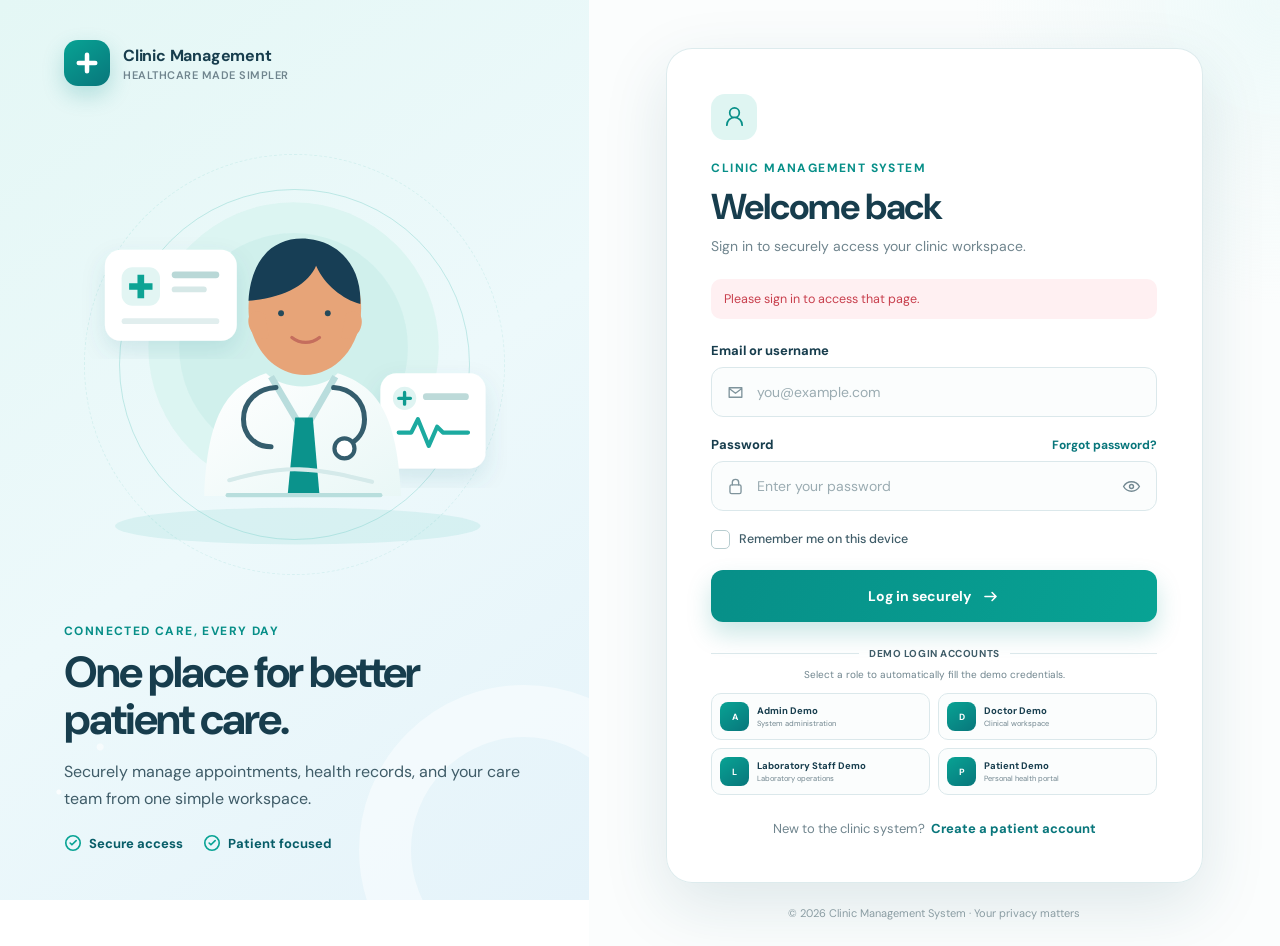
==== admin.html @ cd2077a6 "start" ====
<!doctype html>
<html lang="en">
  <head>
    <meta charset="UTF-8" />
    <meta name="viewport" content="width=device-width, initial-scale=1.0" />
    <meta name="description" content="Clinic Management System administration dashboard" />
    <title>Admin Dashboard | Clinic Management System</title>
    <link rel="preconnect" href="https://fonts.googleapis.com" />
    <link rel="preconnect" href="https://fonts.gstatic.com" crossorigin />
    <link href="https://fonts.googleapis.com/css2?family=DM+Sans:wght@400;500;600;700&display=swap" rel="stylesheet" />
    <link rel="stylesheet" href="admin.css" />
  </head>
  <body data-required-role="Admin">
    <div class="admin-app">
      <aside class="sidebar" id="sidebar" aria-label="Main navigation">
        <div class="sidebar-head">
          <a class="admin-brand" href="#dashboard" aria-label="Clinic Management System dashboard">
            <span class="admin-brand-mark" data-icon="medical"></span>
            <span><strong>Clinic Management</strong><small>Admin workspace</small></span>
          </a>
          <button class="icon-button close-sidebar" type="button" aria-label="Close navigation" data-close-sidebar data-icon-button="close"></button>
        </div>

        <nav class="sidebar-nav">
          <p class="nav-label">Workspace</p>
          <a href="#dashboard" class="nav-item active" data-page="dashboard" data-icon-name="dashboard"><span>Dashboard</span></a>
          <a href="#users" class="nav-item" data-page="users" data-icon-name="users"><span>Users</span></a>
          <a href="#facilities" class="nav-item" data-page="facilities" data-icon-name="facility"><span>Facilities</span></a>
          <a href="#tests" class="nav-item" data-page="tests" data-icon-name="test"><span>Test Definitions</span></a>
          <a href="#orders" class="nav-item" data-page="orders" data-icon-name="orders"><span>Orders</span></a>
          <a href="#results" class="nav-item" data-page="results" data-icon-name="results"><span>Results</span></a>
          <p class="nav-label nav-label-spaced">Insights &amp; controls</p>
          <a href="#reports" class="nav-item" data-page="reports" data-icon-name="chart"><span>Reports</span></a>
          <a href="#audit" class="nav-item" data-page="audit" data-icon-name="audit"><span>Audit Trail</span></a>
          <a href="#notifications" class="nav-item" data-page="notifications" data-icon-name="bell"><span>Notifications</span><b class="nav-count">7</b></a>
          <a href="#settings" class="nav-item" data-page="settings" data-icon-name="settings"><span>Settings</span></a>
        </nav>

        <div class="sidebar-clinic">
          <svg viewBox="0 0 238 118" aria-hidden="true">
            <ellipse cx="119" cy="108" rx="103" ry="8" fill="#bce9e5" />
            <path d="M56 103V44l62-26 64 26v59" fill="#fff" stroke="#b9dedd" stroke-width="3" />
            <path d="M93 103V69h51v34" fill="#dff5f2" />
            <path d="M110 34h17v15h15v17h-15v15h-17V66H95V49h15V34Z" fill="#0aa397" />
            <path d="M39 103V72h20v31M179 103V65h21v38" fill="#d5efee" stroke="#9ed8d3" stroke-width="3" />
            <circle cx="39" cy="62" r="13" fill="#6ac9c1" /><circle cx="200" cy="55" r="15" fill="#86d5ce" />
            <path d="M25 103h188" stroke="#78c9c3" stroke-width="4" stroke-linecap="round" />
          </svg>
          <strong>Care works better together.</strong>
          <span>Secure clinic operations, all in one place.</span>
        </div>

        <a class="sidebar-logout" href="index.html" data-icon-name="logout"><span>Log out</span></a>
      </aside>

      <div class="sidebar-scrim" data-close-sidebar></div>

      <div class="admin-main">
        <header class="topbar">
          <div class="topbar-title">
            <button class="icon-button menu-button" type="button" aria-label="Open navigation" aria-controls="sidebar" data-open-sidebar data-icon-button="menu"></button>
            <div><span>Administration</span><h1 id="page-title">Admin Dashboard</h1></div>
          </div>

          <div class="topbar-actions">
            <label class="global-search">
              <span class="sr-only">Global search</span>
              <i data-icon="search"></i>
              <input id="global-search" type="search" placeholder="Search users, orders, results, facilities..." autocomplete="off" />
              <kbd>⌘ K</kbd>
            </label>

            <button class="icon-button notification-button" type="button" aria-label="View 7 unread notifications" data-go-page="notifications" data-icon-button="bell">
              <span class="notification-count">7</span>
            </button>

            <div class="profile-menu-wrap">
              <button class="profile-button" type="button" aria-expanded="false" data-profile-toggle>
                <span class="avatar avatar-teal">AU</span>
                <span class="profile-copy"><strong>Admin User</strong><small>Administrator</small></span>
                <i data-icon="chevron"></i>
              </button>
              <div class="profile-dropdown" hidden>
                <button type="button" data-go-page="settings" data-icon-name="user">My profile</button>
                <button type="button" data-go-page="settings" data-icon-name="settings">Account settings</button>
                <a href="index.html" data-icon-name="logout">Log out</a>
              </div>
            </div>
          </div>
        </header>

        <main class="page-content" id="page-content" tabindex="-1"></main>
      </div>

      <div class="drawer-scrim" data-close-drawer></div>
      <aside class="drawer" id="admin-drawer" aria-hidden="true" aria-labelledby="drawer-title">
        <div class="drawer-head">
          <div><p class="eyebrow">Clinic Management</p><h2 id="drawer-title">Details</h2></div>
          <button class="icon-button" type="button" aria-label="Close panel" data-close-drawer data-icon-button="close"></button>
        </div>
        <div class="drawer-body" id="drawer-body"></div>
      </aside>

      <div class="toast-region" aria-live="polite" aria-atomic="true"></div>
    </div>

    <script src="clinic-store.js"></script>
    <script src="auth.js"></script>
    <script src="admin.js"></script>
  </body>
</html>
---- admin.css ----
:root {
  --teal-900: #075d68;
  --teal-800: #08767b;
  --teal-700: #078f88;
  --teal-600: #08a394;
  --teal-500: #19b5aa;
  --teal-100: #dff5f2;
  --teal-50: #f0faf9;
  --blue-700: #2878b8;
  --blue-100: #e4f1fb;
  --blue-50: #f3f8fc;
  --navy: #173d4d;
  --ink: #365563;
  --muted: #738892;
  --subtle: #99aab1;
  --line: #dce9eb;
  --surface: #ffffff;
  --canvas: #f5f9fa;
  --green: #188363;
  --green-bg: #e7f7ef;
  --orange: #bd6e17;
  --orange-bg: #fff3df;
  --red: #c64755;
  --red-bg: #ffedf0;
  --purple: #7859b4;
  --purple-bg: #f1ebfb;
  --shadow-sm: 0 5px 18px rgba(31, 79, 91, 0.07);
  --shadow-md: 0 16px 38px rgba(31, 79, 91, 0.12);
  --sidebar-width: 264px;
  --topbar-height: 78px;
}

*,
*::before,
*::after { box-sizing: border-box; }

html { scroll-behavior: smooth; }

body {
  min-width: 320px;
  min-height: 100vh;
  margin: 0;
  overflow-x: hidden;
  color: var(--navy);
  background: var(--canvas);
  font-family: "DM Sans", system-ui, -apple-system, BlinkMacSystemFont, "Segoe UI", sans-serif;
  -webkit-font-smoothing: antialiased;
}

button,
input,
select,
textarea { font: inherit; }

button,
a { -webkit-tap-highlight-color: transparent; }

a { color: inherit; text-decoration: none; }

button { color: inherit; }

svg { display: block; }

.sr-only {
  position: absolute;
  width: 1px;
  height: 1px;
  overflow: hidden;
  clip: rect(0, 0, 0, 0);
  white-space: nowrap;
}

.admin-app { min-height: 100vh; }

.sidebar {
  position: fixed;
  z-index: 50;
  inset: 0 auto 0 0;
  display: flex;
  width: var(--sidebar-width);
  flex-direction: column;
  padding: 25px 18px 18px;
  border-right: 1px solid #e1edef;
  background: #fff;
}

.sidebar-head {
  display: flex;
  align-items: center;
  justify-content: space-between;
  padding: 0 7px;
}

.admin-brand {
  display: flex;
  min-width: 0;
  align-items: center;
  gap: 11px;
}

.admin-brand-mark {
  display: grid;
  width: 42px;
  height: 42px;
  flex: 0 0 auto;
  place-items: center;
  border-radius: 13px;
  color: #fff;
  background: linear-gradient(145deg, var(--teal-500), var(--teal-800));
  box-shadow: 0 8px 18px rgba(7, 143, 136, 0.22);
}

.admin-brand-mark svg { width: 21px; fill: currentColor; }

.admin-brand strong { display: block; font-size: 14px; letter-spacing: -0.2px; }
.admin-brand small { display: block; margin-top: 2px; color: var(--muted); font-size: 10px; font-weight: 700; letter-spacing: .7px; text-transform: uppercase; }

.sidebar-nav {
  flex: 1 1 auto;
  margin-top: 25px;
  overflow-y: auto;
  scrollbar-width: thin;
}

.nav-label {
  margin: 0 13px 8px;
  color: #9aabb2;
  font-size: 10px;
  font-weight: 700;
  letter-spacing: 1.15px;
  text-transform: uppercase;
}

.nav-label-spaced { margin-top: 20px; }

.nav-item,
.sidebar-logout {
  display: flex;
  min-height: 43px;
  align-items: center;
  gap: 12px;
  margin: 3px 0;
  padding: 0 13px;
  border-radius: 11px;
  color: #58717c;
  font-size: 13px;
  font-weight: 600;
  transition: color .18s, background .18s, transform .18s;
}

.nav-item:hover,
.sidebar-logout:hover { color: var(--teal-800); background: var(--teal-50); }

.nav-item.active {
  color: #fff;
  background: linear-gradient(110deg, var(--teal-800), var(--teal-500));
  box-shadow: 0 8px 18px rgba(8, 143, 136, 0.2);
}

.nav-item svg,
.sidebar-logout svg,
.profile-dropdown svg {
  width: 19px;
  flex: 0 0 auto;
  fill: none;
  stroke: currentColor;
  stroke-linecap: round;
  stroke-linejoin: round;
  stroke-width: 1.8;
}

.nav-count {
  display: grid;
  min-width: 22px;
  height: 19px;
  margin-left: auto;
  padding: 0 6px;
  place-items: center;
  border-radius: 8px;
  color: var(--teal-800);
  background: var(--teal-100);
  font-size: 10px;
}

.nav-item.active .nav-count { color: #fff; background: rgba(255, 255, 255, .2); }

.sidebar-clinic {
  position: relative;
  overflow: hidden;
  margin: 15px 2px 12px;
  padding: 8px 14px 15px;
  border: 1px solid #d9eeee;
  border-radius: 16px;
  background: linear-gradient(145deg, #f0fbfa, #e8f5fa);
  text-align: center;
}

.sidebar-clinic svg { width: 100%; height: 84px; }
.sidebar-clinic strong { display: block; font-size: 11.5px; }
.sidebar-clinic span { display: block; margin-top: 4px; color: var(--muted); font-size: 9.5px; line-height: 1.4; }
.sidebar-logout { flex: 0 0 auto; border-top: 1px solid var(--line); border-radius: 0; color: #7e929a; }

.admin-main { min-height: 100vh; margin-left: var(--sidebar-width); }

.topbar {
  position: fixed;
  z-index: 40;
  top: 0;
  right: 0;
  left: var(--sidebar-width);
  display: flex;
  height: var(--topbar-height);
  align-items: center;
  justify-content: space-between;
  gap: 24px;
  padding: 0 clamp(22px, 3vw, 42px);
  border-bottom: 1px solid rgba(220, 233, 235, .9);
  background: rgba(255, 255, 255, .94);
  backdrop-filter: blur(16px);
}

.topbar-title { display: flex; min-width: 190px; align-items: center; gap: 10px; }
.topbar-title span { display: block; margin-bottom: 2px; color: var(--teal-700); font-size: 9.5px; font-weight: 700; letter-spacing: 1px; text-transform: uppercase; }
.topbar-title h1 { margin: 0; font-size: 19px; letter-spacing: -.4px; white-space: nowrap; }

.topbar-actions { display: flex; min-width: 0; align-items: center; gap: 10px; }

.global-search {
  position: relative;
  display: flex;
  width: min(32vw, 420px);
  min-width: 230px;
  align-items: center;
}

.global-search i { position: absolute; left: 14px; color: #81969e; }
.global-search svg { width: 18px; fill: none; stroke: currentColor; stroke-linecap: round; stroke-width: 1.8; }
.global-search input {
  width: 100%;
  height: 42px;
  padding: 0 54px 0 41px;
  border: 1px solid var(--line);
  border-radius: 12px;
  outline: none;
  color: var(--navy);
  background: #f8fbfc;
  font-size: 12px;
  transition: .2s;
}
.global-search input::placeholder { color: #9bacb2; }
.global-search input:focus { border-color: var(--teal-500); background: #fff; box-shadow: 0 0 0 4px rgba(8, 163, 148, .1); }
.global-search kbd { position: absolute; right: 10px; padding: 3px 6px; border: 1px solid #d6e4e6; border-radius: 5px; color: #91a3aa; background: #fff; font-size: 9px; }

.icon-button {
  position: relative;
  display: grid;
  width: 40px;
  height: 40px;
  flex: 0 0 auto;
  padding: 0;
  place-items: center;
  border: 1px solid var(--line);
  border-radius: 11px;
  color: #667d87;
  background: #fff;
  cursor: pointer;
  transition: .18s;
}

.icon-button:hover { color: var(--teal-700); border-color: #b9dad8; background: var(--teal-50); }
.icon-button:focus-visible,
button:focus-visible,
a:focus-visible,
input:focus-visible,
select:focus-visible,
textarea:focus-visible { outline: 3px solid rgba(8, 163, 148, .22); outline-offset: 2px; }
.icon-button svg { width: 18px; fill: none; stroke: currentColor; stroke-linecap: round; stroke-linejoin: round; stroke-width: 1.9; }
.notification-count { position: absolute; top: -5px; right: -4px; display: grid; min-width: 18px; height: 18px; padding: 0 4px; place-items: center; border: 2px solid #fff; border-radius: 9px; color: #fff; background: #ef6c73; font-size: 8px; font-weight: 700; }

.profile-menu-wrap { position: relative; }
.profile-button { display: flex; height: 48px; align-items: center; gap: 10px; padding: 4px 8px 4px 5px; border: 0; border-radius: 12px; background: transparent; cursor: pointer; }
.profile-button:hover { background: var(--teal-50); }
.profile-button > svg { width: 15px; fill: none; stroke: #80949c; stroke-width: 2; }
.avatar { display: grid; width: 34px; height: 34px; flex: 0 0 auto; place-items: center; border-radius: 10px; color: #fff; font-size: 10px; font-weight: 700; }
.avatar-teal { background: linear-gradient(145deg, #24b9ae, #07827f); }
.avatar-blue { background: linear-gradient(145deg, #5aa9df, #3676b3); }
.avatar-purple { background: linear-gradient(145deg, #9d82d2, #7252ad); }
.avatar-orange { background: linear-gradient(145deg, #e8a85b, #c97630); }
.avatar-pink { background: linear-gradient(145deg, #e8899e, #bf566f); }
.avatar-gray { background: linear-gradient(145deg, #8da3aa, #617982); }
.profile-copy { min-width: 98px; text-align: left; }
.profile-copy strong { display: block; font-size: 11.5px; }
.profile-copy small { display: block; margin-top: 2px; color: var(--muted); font-size: 9.5px; }

.profile-dropdown {
  position: absolute;
  z-index: 60;
  top: calc(100% + 9px);
  right: 0;
  width: 195px;
  padding: 8px;
  border: 1px solid var(--line);
  border-radius: 13px;
  background: #fff;
  box-shadow: var(--shadow-md);
}
.profile-dropdown[hidden] { display: none; }
.profile-dropdown button,
.profile-dropdown a { display: flex; width: 100%; height: 38px; align-items: center; gap: 10px; padding: 0 10px; border: 0; border-radius: 8px; color: var(--ink); background: transparent; font-size: 11.5px; cursor: pointer; }
.profile-dropdown button:hover,
.profile-dropdown a:hover { color: var(--teal-800); background: var(--teal-50); }
.profile-dropdown svg { width: 16px; }

.menu-button,
.close-sidebar { display: none; }

.page-content {
  min-height: 100vh;
  padding: calc(var(--topbar-height) + 29px) clamp(22px, 3vw, 42px) 42px;
  outline: none;
}

.page-heading { display: flex; align-items: flex-start; justify-content: space-between; gap: 20px; margin-bottom: 23px; }
.page-heading h2 { margin: 0 0 6px; font-size: clamp(23px, 2.2vw, 30px); letter-spacing: -.9px; }
.page-heading p { margin: 0; color: var(--muted); font-size: 12.5px; line-height: 1.55; }
.heading-actions { display: flex; flex-wrap: wrap; justify-content: flex-end; gap: 9px; }
.eyebrow { margin: 0 0 5px; color: var(--teal-700); font-size: 9.5px; font-weight: 700; letter-spacing: 1.1px; text-transform: uppercase; }

.btn {
  display: inline-flex;
  min-height: 39px;
  align-items: center;
  justify-content: center;
  gap: 8px;
  padding: 0 15px;
  border: 1px solid transparent;
  border-radius: 10px;
  font-size: 11.5px;
  font-weight: 700;
  cursor: pointer;
  transition: transform .18s, box-shadow .18s, background .18s;
}
.btn:hover { transform: translateY(-1px); }
.btn svg { width: 16px; fill: none; stroke: currentColor; stroke-linecap: round; stroke-linejoin: round; stroke-width: 1.9; }
.btn-primary { color: #fff; background: linear-gradient(110deg, var(--teal-800), var(--teal-500)); box-shadow: 0 8px 18px rgba(8, 143, 136, .18); }
.btn-primary:hover { box-shadow: 0 11px 22px rgba(8, 143, 136, .26); }
.btn-secondary { color: var(--teal-800); border-color: #b9dcd9; background: #fff; }
.btn-secondary:hover { background: var(--teal-50); }
.btn-ghost { color: var(--ink); border-color: var(--line); background: #fff; }
.btn-danger { color: #fff; background: var(--red); }
.btn-success { color: #fff; background: var(--green); }
.btn-blue { color: #fff; background: var(--blue-700); }
.btn-sm { min-height: 32px; padding-inline: 11px; font-size: 10.5px; }
.btn-icon { width: 32px; min-height: 32px; padding: 0; }

.stats-grid { display: grid; grid-template-columns: repeat(4, minmax(0, 1fr)); gap: 15px; margin-bottom: 19px; }
.stats-grid.stats-eight { grid-template-columns: repeat(4, minmax(0, 1fr)); }
.stat-card {
  position: relative;
  overflow: hidden;
  min-width: 0;
  padding: 17px;
  border: 1px solid rgba(218, 232, 234, .9);
  border-radius: 15px;
  background: #fff;
  box-shadow: var(--shadow-sm);
}
.stat-card::after { position: absolute; top: -26px; right: -24px; width: 75px; height: 75px; border-radius: 50%; background: var(--tint, var(--teal-50)); content: ""; }
.stat-top { position: relative; z-index: 1; display: flex; align-items: flex-start; justify-content: space-between; gap: 8px; }
.stat-icon { display: grid; width: 38px; height: 38px; place-items: center; border-radius: 11px; color: var(--accent, var(--teal-700)); background: var(--tint, var(--teal-50)); }
.stat-icon svg { width: 19px; fill: none; stroke: currentColor; stroke-linecap: round; stroke-linejoin: round; stroke-width: 1.8; }
.stat-change { display: inline-flex; align-items: center; gap: 3px; color: var(--green); font-size: 9.5px; font-weight: 700; }
.stat-change.down { color: var(--red); }
.stat-change.neutral { color: var(--muted); }
.stat-change svg { width: 12px; fill: none; stroke: currentColor; stroke-width: 2; }
.stat-value { margin: 15px 0 3px; font-size: 24px; font-weight: 700; letter-spacing: -.7px; }
.stat-label { color: var(--muted); font-size: 10.5px; font-weight: 600; }

.card {
  min-width: 0;
  border: 1px solid rgba(218, 232, 234, .92);
  border-radius: 16px;
  background: #fff;
  box-shadow: var(--shadow-sm);
}
.card-head { display: flex; align-items: flex-start; justify-content: space-between; gap: 15px; padding: 18px 19px 14px; }
.card-title { margin: 0 0 4px; font-size: 14px; letter-spacing: -.25px; }
.card-subtitle { margin: 0; color: var(--muted); font-size: 10.5px; line-height: 1.5; }
.card-link { color: var(--teal-700); font-size: 10.5px; font-weight: 700; cursor: pointer; }
.card-body { padding: 0 19px 19px; }

.dashboard-grid { display: grid; grid-template-columns: minmax(0, 1.45fr) minmax(290px, .65fr); gap: 17px; margin-bottom: 17px; }
.charts-pair { display: grid; grid-template-columns: repeat(2, minmax(0, 1fr)); gap: 17px; }
.mini-charts { display: grid; grid-template-columns: repeat(2, minmax(0, 1fr)); gap: 17px; margin-bottom: 17px; }

.donut-layout { display: flex; min-height: 182px; align-items: center; justify-content: space-around; gap: 22px; }
.donut { position: relative; width: 124px; height: 124px; flex: 0 0 auto; border-radius: 50%; background: conic-gradient(var(--segments)); }
.donut::after { position: absolute; inset: 19px; display: grid; place-items: center; border-radius: 50%; background: #fff; content: ""; }
.donut-center { position: absolute; z-index: 1; inset: 0; display: grid; place-content: center; text-align: center; }
.donut-center strong { font-size: 19px; }
.donut-center span { margin-top: 1px; color: var(--muted); font-size: 8.5px; }
.chart-legend { display: grid; gap: 9px; min-width: 125px; }
.legend-row { display: grid; grid-template-columns: 8px 1fr auto; align-items: center; gap: 7px; color: var(--muted); font-size: 9.5px; }
.legend-row i { width: 8px; height: 8px; border-radius: 3px; background: var(--dot); }
.legend-row strong { color: var(--navy); font-size: 9.5px; }

.line-chart { position: relative; min-height: 130px; padding: 8px 0 0; }
.line-chart svg { width: 100%; height: 118px; overflow: visible; }
.chart-grid-line { stroke: #e9f0f1; stroke-width: 1; stroke-dasharray: 3 4; }
.chart-area { fill: url(#areaFill); opacity: .8; }
.chart-line { fill: none; stroke: var(--chart-color, var(--teal-600)); stroke-width: 3; stroke-linecap: round; stroke-linejoin: round; }
.chart-dot { fill: #fff; stroke: var(--chart-color, var(--teal-600)); stroke-width: 2; }
.chart-axis { display: flex; justify-content: space-between; margin-top: 2px; color: #9aabb2; font-size: 8.5px; }
.metric-inline { display: flex; align-items: baseline; gap: 8px; }
.metric-inline strong { font-size: 23px; }
.metric-inline span { color: var(--green); font-size: 9.5px; font-weight: 700; }

.notification-list { display: grid; gap: 4px; }
.notification-mini { display: grid; grid-template-columns: 34px 1fr auto; align-items: center; gap: 10px; padding: 10px 0; border-bottom: 1px solid #edf3f4; }
.notification-mini:last-child { border-bottom: 0; }
.notification-icon { position: relative; display: grid; width: 34px; height: 34px; place-items: center; border-radius: 10px; color: var(--accent, var(--teal-700)); background: var(--tint, var(--teal-50)); }
.notification-icon svg { width: 17px; fill: none; stroke: currentColor; stroke-linecap: round; stroke-linejoin: round; stroke-width: 1.8; }
.notification-mini strong { display: block; overflow: hidden; font-size: 10.5px; text-overflow: ellipsis; white-space: nowrap; }
.notification-mini p { margin: 3px 0 0; overflow: hidden; color: var(--muted); font-size: 9px; text-overflow: ellipsis; white-space: nowrap; }
.notification-mini time { color: var(--subtle); font-size: 8.5px; white-space: nowrap; }

.toolbar {
  display: flex;
  align-items: center;
  justify-content: space-between;
  gap: 13px;
  margin-bottom: 16px;
  padding: 13px;
  border: 1px solid var(--line);
  border-radius: 14px;
  background: #fff;
  box-shadow: var(--shadow-sm);
}
.filter-group { display: flex; min-width: 0; flex: 1 1 auto; flex-wrap: wrap; gap: 8px; }
.toolbar-actions { display: flex; flex: 0 0 auto; gap: 8px; }
.control { position: relative; display: flex; min-width: 132px; align-items: center; }
.control.control-search { min-width: 235px; flex: 1 1 250px; }
.control > svg { position: absolute; left: 11px; width: 16px; pointer-events: none; fill: none; stroke: #8499a1; stroke-linecap: round; stroke-linejoin: round; stroke-width: 1.8; }
.control input,
.control select {
  width: 100%;
  height: 38px;
  min-width: 0;
  padding: 0 30px 0 34px;
  border: 1px solid var(--line);
  border-radius: 9px;
  outline: none;
  color: var(--ink);
  background: #fbfdfd;
  font-size: 10.5px;
}
.control select { appearance: none; cursor: pointer; }
.control:not(.control-search) select { padding-left: 11px; }
.control input:focus,
.control select:focus { border-color: var(--teal-500); box-shadow: 0 0 0 3px rgba(8, 163, 148, .09); }
.control .select-arrow { position: absolute; right: 9px; left: auto; width: 14px; }

.table-card { overflow: hidden; }
.table-responsive { overflow-x: auto; scrollbar-width: thin; }
.data-table { width: 100%; border-collapse: collapse; font-size: 10.5px; }
.data-table th { height: 42px; padding: 0 13px; color: #71858e; background: #f7fafb; font-size: 8.8px; font-weight: 700; letter-spacing: .35px; text-align: left; text-transform: uppercase; white-space: nowrap; }
.data-table td { height: 58px; padding: 9px 13px; border-top: 1px solid #eaf1f2; color: var(--ink); vertical-align: middle; white-space: nowrap; }
.data-table tbody tr { transition: background .16s; }
.data-table tbody tr:hover { background: #fbfefe; }
.data-table .cell-wrap { white-space: normal; }
.data-table .cell-muted { color: var(--muted); }
.data-table .cell-strong { display: block; color: var(--navy); font-weight: 700; }
.data-table .cell-sub { display: block; margin-top: 3px; color: var(--muted); font-size: 9px; }
.table-person { display: flex; min-width: 150px; align-items: center; gap: 9px; }
.table-person .avatar { width: 31px; height: 31px; border-radius: 9px; }
.row-actions { display: flex; gap: 5px; }
.row-action { display: grid; width: 29px; height: 29px; padding: 0; place-items: center; border: 1px solid var(--line); border-radius: 8px; color: #68808a; background: #fff; cursor: pointer; }
.row-action:hover { color: var(--teal-700); border-color: #b8dbd9; background: var(--teal-50); }
.row-action svg { width: 14px; fill: none; stroke: currentColor; stroke-linecap: round; stroke-linejoin: round; stroke-width: 1.9; }

.badge { display: inline-flex; min-height: 22px; align-items: center; gap: 5px; padding: 0 8px; border-radius: 7px; font-size: 8.5px; font-weight: 700; white-space: nowrap; }
.badge::before { width: 5px; height: 5px; border-radius: 50%; background: currentColor; content: ""; }
.badge-green { color: var(--green); background: var(--green-bg); }
.badge-red { color: var(--red); background: var(--red-bg); }
.badge-orange { color: var(--orange); background: var(--orange-bg); }
.badge-blue { color: var(--blue-700); background: var(--blue-100); }
.badge-purple { color: var(--purple); background: var(--purple-bg); }
.badge-teal { color: var(--teal-800); background: var(--teal-100); }
.badge-gray { color: #697e87; background: #edf2f3; }
.action-badge { min-height: 20px; border-radius: 6px; font-size: 8px; letter-spacing: .35px; }
.action-badge::before { display: none; }

.table-footer { display: flex; align-items: center; justify-content: space-between; gap: 15px; padding: 13px 15px; border-top: 1px solid var(--line); color: var(--muted); font-size: 9.5px; }
.pagination { display: flex; gap: 5px; }
.pagination button { display: grid; width: 28px; height: 28px; padding: 0; place-items: center; border: 1px solid var(--line); border-radius: 7px; color: var(--muted); background: #fff; font-size: 9px; cursor: pointer; }
.pagination button.active { color: #fff; border-color: var(--teal-700); background: var(--teal-700); }

.check { display: inline-grid; width: 16px; height: 16px; place-items: center; border: 1px solid #b9cdd1; border-radius: 4px; background: #fff; cursor: pointer; }
.check input { position: absolute; opacity: 0; pointer-events: none; }
.check svg { display: none; width: 9px; fill: none; stroke: #fff; stroke-width: 2; }
.check:has(input:checked) { border-color: var(--teal-600); background: var(--teal-600); }
.check:has(input:checked) svg { display: block; }

.toggle { position: relative; display: inline-flex; align-items: center; gap: 8px; color: var(--muted); font-size: 9.5px; cursor: pointer; }
.toggle input { position: absolute; opacity: 0; }
.toggle-track { position: relative; width: 34px; height: 19px; border-radius: 11px; background: #cedadd; transition: .2s; }
.toggle-track::after { position: absolute; top: 3px; left: 3px; width: 13px; height: 13px; border-radius: 50%; background: #fff; box-shadow: 0 1px 3px rgba(0,0,0,.18); content: ""; transition: .2s; }
.toggle input:checked + .toggle-track { background: var(--teal-600); }
.toggle input:checked + .toggle-track::after { transform: translateX(15px); }

.avatar-group { display: flex; align-items: center; padding-left: 7px; }
.avatar-group .avatar { width: 27px; height: 27px; margin-left: -7px; border: 2px solid #fff; border-radius: 8px; font-size: 7.5px; }
.avatar-more { display: grid; width: 27px; height: 27px; margin-left: -7px; place-items: center; border: 2px solid #fff; border-radius: 8px; color: var(--teal-800); background: var(--teal-100); font-size: 7.5px; font-weight: 700; }

.drawer-scrim,
.sidebar-scrim { position: fixed; z-index: 70; inset: 0; visibility: hidden; background: rgba(18, 48, 61, .28); opacity: 0; backdrop-filter: blur(2px); transition: .25s; }
.drawer-scrim.open,
.sidebar-scrim.open { visibility: visible; opacity: 1; }
.drawer { position: fixed; z-index: 80; top: 0; right: 0; width: min(465px, 100vw); height: 100vh; overflow-y: auto; border-left: 1px solid var(--line); background: #fff; box-shadow: -20px 0 50px rgba(24, 65, 77, .15); transform: translateX(102%); transition: transform .28s ease; }
.drawer.open { transform: translateX(0); }
.drawer-head { position: sticky; z-index: 2; top: 0; display: flex; min-height: 83px; align-items: center; justify-content: space-between; gap: 15px; padding: 18px 22px; border-bottom: 1px solid var(--line); background: rgba(255,255,255,.96); backdrop-filter: blur(12px); }
.drawer-head h2 { margin: 0; font-size: 20px; letter-spacing: -.5px; }
.drawer-body { padding: 22px; }

.form-section { margin-bottom: 22px; }
.form-section-title { display: flex; align-items: center; gap: 9px; margin: 0 0 14px; font-size: 11px; }
.form-section-title svg { width: 16px; fill: none; stroke: var(--teal-700); stroke-linecap: round; stroke-linejoin: round; stroke-width: 1.8; }
.form-grid { display: grid; grid-template-columns: repeat(2, minmax(0, 1fr)); gap: 14px; }
.form-field { min-width: 0; }
.form-field.full { grid-column: 1 / -1; }
.form-field label { display: block; margin-bottom: 7px; color: var(--navy); font-size: 10px; font-weight: 700; }
.form-field input,
.form-field select,
.form-field textarea {
  width: 100%;
  min-width: 0;
  height: 43px;
  padding: 0 12px;
  border: 1px solid var(--line);
  border-radius: 10px;
  outline: none;
  color: var(--ink);
  background: #fbfdfd;
  font-size: 11px;
}
.form-field textarea { height: 82px; padding-block: 10px; resize: vertical; }
.form-field input:focus,
.form-field select:focus,
.form-field textarea:focus { border-color: var(--teal-500); background: #fff; box-shadow: 0 0 0 3px rgba(8, 163, 148, .09); }
.form-field small { display: block; margin-top: 5px; color: var(--muted); font-size: 8.5px; }
.form-actions { position: sticky; bottom: -22px; display: flex; justify-content: flex-end; gap: 8px; margin: 22px -22px -22px; padding: 16px 22px; border-top: 1px solid var(--line); background: #fff; }
.selection-box { display: flex; min-height: 43px; flex-wrap: wrap; align-items: center; gap: 6px; padding: 7px 10px; border: 1px solid var(--line); border-radius: 10px; background: #fbfdfd; }
.selection-chip { display: inline-flex; align-items: center; gap: 5px; padding: 5px 7px; border-radius: 7px; color: var(--teal-800); background: var(--teal-100); font-size: 8.5px; font-weight: 700; }
.drawer-info { display: grid; grid-template-columns: repeat(2, minmax(0,1fr)); gap: 12px; margin-bottom: 20px; padding: 15px; border: 1px solid var(--line); border-radius: 12px; background: #f8fbfc; }
.drawer-info span { display: block; color: var(--muted); font-size: 8.5px; }
.drawer-info strong { display: block; margin-top: 4px; font-size: 10.5px; }

.result-values { width: 100%; margin-bottom: 18px; border-collapse: collapse; font-size: 9.5px; }
.result-values th { padding: 9px 7px; color: var(--muted); background: #f4f8f9; text-align: left; }
.result-values td { padding: 10px 7px; border-bottom: 1px solid var(--line); }
.abnormal { color: var(--red); font-weight: 700; }
.timeline { position: relative; display: grid; gap: 14px; margin: 6px 0 20px; padding-left: 9px; }
.timeline::before { position: absolute; top: 7px; bottom: 7px; left: 15px; width: 2px; background: #dceaea; content: ""; }
.timeline-item { position: relative; display: grid; grid-template-columns: 14px 1fr auto; align-items: center; gap: 10px; }
.timeline-dot { z-index: 1; width: 14px; height: 14px; border: 3px solid #fff; border-radius: 50%; background: #c7d6d9; box-shadow: 0 0 0 1px #c7d6d9; }
.timeline-item.done .timeline-dot { background: var(--teal-600); box-shadow: 0 0 0 1px var(--teal-600); }
.timeline-item strong { font-size: 9.5px; }
.timeline-item time { color: var(--muted); font-size: 8px; }

.report-grid { display: grid; grid-template-columns: repeat(2, minmax(0,1fr)); gap: 17px; }
.report-card-wide { grid-column: 1 / -1; }
.big-line { min-height: 260px; }
.big-line svg { height: 215px; }
.bar-chart { display: grid; gap: 13px; padding: 8px 0; }
.bar-row { display: grid; grid-template-columns: 120px 1fr 36px; align-items: center; gap: 10px; color: var(--ink); font-size: 9.5px; }
.bar-track { height: 9px; overflow: hidden; border-radius: 5px; background: #eaf2f3; }
.bar-fill { height: 100%; border-radius: inherit; background: linear-gradient(90deg, var(--teal-700), var(--teal-500)); }
.bar-row strong { text-align: right; }
.tabs { display: flex; gap: 3px; margin-bottom: 18px; padding: 4px; border: 1px solid var(--line); border-radius: 11px; background: #edf4f5; }
.tab { min-height: 34px; padding: 0 14px; border: 0; border-radius: 8px; color: var(--muted); background: transparent; font-size: 10.5px; font-weight: 700; cursor: pointer; }
.tab.active { color: var(--teal-800); background: #fff; box-shadow: 0 3px 10px rgba(35,83,95,.08); }

.notification-sections { display: grid; gap: 18px; }
.notification-section-title { margin: 0 0 9px; color: var(--muted); font-size: 9px; font-weight: 700; letter-spacing: .8px; text-transform: uppercase; }
.notification-item { position: relative; display: grid; grid-template-columns: 42px 1fr auto; align-items: center; gap: 13px; padding: 14px 15px; border-bottom: 1px solid #eaf1f2; cursor: pointer; transition: background .16s; }
.notification-item:last-child { border-bottom: 0; }
.notification-item:hover { background: #fbfefe; }
.notification-item.unread { background: #f8fcfc; }
.notification-item.unread::before { position: absolute; top: 19px; left: 8px; width: 5px; height: 5px; border-radius: 50%; background: var(--teal-500); content: ""; }
.notification-item .notification-icon { width: 42px; height: 42px; border-radius: 12px; }
.notification-copy strong { display: block; font-size: 11px; }
.notification-copy p { margin: 4px 0 0; color: var(--muted); font-size: 9.5px; line-height: 1.45; }
.notification-actions { display: flex; align-items: center; gap: 6px; }
.notification-actions time { margin-right: 6px; color: var(--subtle); font-size: 8.5px; white-space: nowrap; }
.preference-strip { display: grid; grid-template-columns: 1fr repeat(3, auto); align-items: center; gap: 20px; margin-bottom: 17px; padding: 16px 18px; }
.preference-strip h3 { margin: 0 0 4px; font-size: 12px; }
.preference-strip p { margin: 0; color: var(--muted); font-size: 9px; }

.settings-layout { display: grid; grid-template-columns: 210px minmax(0, 1fr); gap: 18px; }
.settings-nav { align-self: start; padding: 8px; }
.settings-nav button { display: flex; width: 100%; height: 40px; align-items: center; gap: 9px; padding: 0 10px; border: 0; border-radius: 9px; color: var(--muted); background: transparent; font-size: 10.5px; font-weight: 600; text-align: left; cursor: pointer; }
.settings-nav button.active { color: var(--teal-800); background: var(--teal-50); }
.settings-nav svg { width: 16px; fill: none; stroke: currentColor; stroke-width: 1.8; }
.settings-stack { display: grid; gap: 17px; }
.settings-card { padding: 20px; }
.settings-card-head { display: flex; align-items: flex-start; justify-content: space-between; gap: 15px; margin-bottom: 18px; padding-bottom: 14px; border-bottom: 1px solid var(--line); }
.settings-card-head h3 { margin: 0 0 4px; font-size: 14px; }
.settings-card-head p { margin: 0; color: var(--muted); font-size: 9.5px; }
.settings-card-head > svg { width: 22px; height: 22px; flex: 0 0 auto; fill: none; stroke: var(--teal-700); stroke-linecap: round; stroke-linejoin: round; stroke-width: 1.8; }
.avatar-upload { display: flex; align-items: center; gap: 13px; }
.avatar-upload .avatar { width: 54px; height: 54px; border-radius: 16px; font-size: 14px; }
.setting-row { display: flex; align-items: center; justify-content: space-between; gap: 18px; padding: 13px 0; border-bottom: 1px solid #edf3f4; }
.setting-row:last-child { border-bottom: 0; }
.setting-row strong { display: block; font-size: 10.5px; }
.setting-row p { margin: 3px 0 0; color: var(--muted); font-size: 9px; }
.permission-table { width: 100%; border-collapse: collapse; font-size: 9.5px; }
.permission-table th,
.permission-table td { padding: 10px 8px; border-bottom: 1px solid var(--line); text-align: center; }
.permission-table th:first-child,
.permission-table td:first-child { text-align: left; }

.empty-state { padding: 45px 20px; color: var(--muted); text-align: center; }
.empty-state svg { width: 38px; margin: 0 auto 12px; fill: none; stroke: var(--teal-600); stroke-width: 1.5; }
.empty-state h3 { margin: 0 0 5px; color: var(--navy); font-size: 14px; }
.empty-state p { margin: 0; font-size: 10px; }

.toast-region { position: fixed; z-index: 100; right: 22px; bottom: 22px; display: grid; gap: 8px; }
.toast { display: flex; width: min(350px, calc(100vw - 28px)); align-items: center; gap: 10px; padding: 13px 15px; border: 1px solid #cce7df; border-radius: 12px; color: var(--green); background: #f2fbf7; box-shadow: var(--shadow-md); font-size: 10.5px; font-weight: 600; animation: toast-in .25s ease; }
.toast svg { width: 18px; fill: none; stroke: currentColor; stroke-width: 2; }
@keyframes toast-in { from { opacity: 0; transform: translateY(8px); } }

@media (max-width: 1220px) {
  .stats-grid,
  .stats-grid.stats-eight { grid-template-columns: repeat(2, minmax(0, 1fr)); }
  .dashboard-grid { grid-template-columns: 1fr; }
  .global-search { width: min(30vw, 330px); }
  .sidebar-clinic { display: none; }
}

@media (max-width: 1020px) {
  :root { --sidebar-width: 236px; }
  .sidebar { padding-inline: 14px; }
  .admin-brand strong { font-size: 12.5px; }
  .topbar { padding-inline: 21px; }
  .page-content { padding-inline: 21px; }
  .profile-copy { display: none; }
  .profile-button { gap: 4px; }
  .toolbar { align-items: stretch; flex-direction: column; }
  .toolbar-actions { justify-content: flex-end; }
  .report-grid { grid-template-columns: 1fr; }
  .report-card-wide { grid-column: auto; }
}

@media (max-width: 820px) {
  :root { --topbar-height: 68px; }
  .sidebar { width: 264px; transform: translateX(-102%); transition: transform .25s ease; }
  .sidebar.open { transform: translateX(0); }
  .sidebar-scrim { z-index: 45; }
  .admin-main { margin-left: 0; }
  .topbar { left: 0; }
  .menu-button,
  .close-sidebar { display: grid; }
  .global-search { width: min(38vw, 300px); min-width: 190px; }
  .global-search kbd { display: none; }
  .global-search input { padding-right: 12px; }
  .charts-pair { grid-template-columns: 1fr; }
  .settings-layout { grid-template-columns: 1fr; }
  .settings-nav { display: flex; overflow-x: auto; }
  .settings-nav button { min-width: max-content; }
}

@media (max-width: 620px) {
  .topbar { padding-inline: 13px; }
  .topbar-title { min-width: 0; }
  .topbar-title > div { display: none; }
  .topbar-actions { flex: 1 1 auto; justify-content: flex-end; }
  .global-search { width: 100%; min-width: 0; }
  .profile-button { padding-right: 0; }
  .profile-button > svg { display: none; }
  .page-content { padding: calc(var(--topbar-height) + 20px) 13px 88px; }
  .page-heading { align-items: stretch; flex-direction: column; margin-bottom: 18px; }
  .heading-actions { justify-content: flex-start; }
  .heading-actions .btn { flex: 1 1 auto; }
  .stats-grid,
  .stats-grid.stats-eight { grid-template-columns: 1fr 1fr; gap: 10px; }
  .stat-card { padding: 13px; }
  .stat-icon { width: 33px; height: 33px; }
  .stat-value { margin-top: 12px; font-size: 20px; }
  .stat-change { font-size: 8px; }
  .mini-charts { grid-template-columns: 1fr; }
  .donut-layout { min-height: 165px; }
  .toolbar { padding: 10px; }
  .filter-group { display: grid; grid-template-columns: 1fr 1fr; }
  .control,
  .control.control-search { min-width: 0; }
  .control.control-search { grid-column: 1 / -1; }
  .toolbar-actions { display: grid; grid-template-columns: repeat(2, minmax(0,1fr)); }
  .toolbar-actions .btn { padding-inline: 9px; }
  .data-table { min-width: 740px; }
  .table-card { overflow: hidden; }
  .table-responsive { padding-bottom: 4px; }
  .table-footer { align-items: flex-start; flex-direction: column; }
  .form-grid { grid-template-columns: 1fr; }
  .form-field.full { grid-column: auto; }
  .drawer-body { padding: 18px; }
  .form-actions { margin-inline: -18px; margin-bottom: -18px; padding-inline: 18px; }
  .preference-strip { grid-template-columns: 1fr auto; gap: 12px; }
  .preference-strip > .toggle:nth-of-type(2),
  .preference-strip > .toggle:nth-of-type(3) { display: none; }
  .notification-item { grid-template-columns: 38px 1fr; }
  .notification-actions { grid-column: 2; justify-content: flex-start; }
  .notification-item .notification-icon { width: 38px; height: 38px; }
  .bar-row { grid-template-columns: 90px 1fr 28px; }
  .settings-card { padding: 16px; }

  .data-table { display: block; min-width: 0; padding: 10px; }
  .data-table thead { display: none; }
  .data-table tbody { display: grid; gap: 10px; }
  .data-table tr { display: block; overflow: hidden; border: 1px solid var(--line); border-radius: 12px; background: #fff; }
  .data-table td {
    display: grid;
    height: auto;
    min-height: 40px;
    grid-template-columns: 105px minmax(0, 1fr);
    align-items: center;
    gap: 10px;
    padding: 9px 11px;
    white-space: normal;
  }
  .data-table td::before { color: var(--muted); content: attr(data-label); font-size: 8px; font-weight: 700; letter-spacing: .35px; text-transform: uppercase; }
  .data-table td[data-label=""] { display: none; }
  .data-table .table-person { min-width: 0; }
  .data-table .row-actions { flex-wrap: wrap; }
}

@media (max-width: 390px) {
  .stats-grid,
  .stats-grid.stats-eight { grid-template-columns: 1fr; }
  .global-search input::placeholder { color: transparent; }
  .profile-button { display: none; }
  .filter-group { display: flex; }
  .control { flex: 1 1 100%; }
}

@media (prefers-reduced-motion: reduce) {
  *, *::before, *::after { scroll-behavior: auto !important; animation-duration: .01ms !important; animation-iteration-count: 1 !important; transition-duration: .01ms !important; }
}
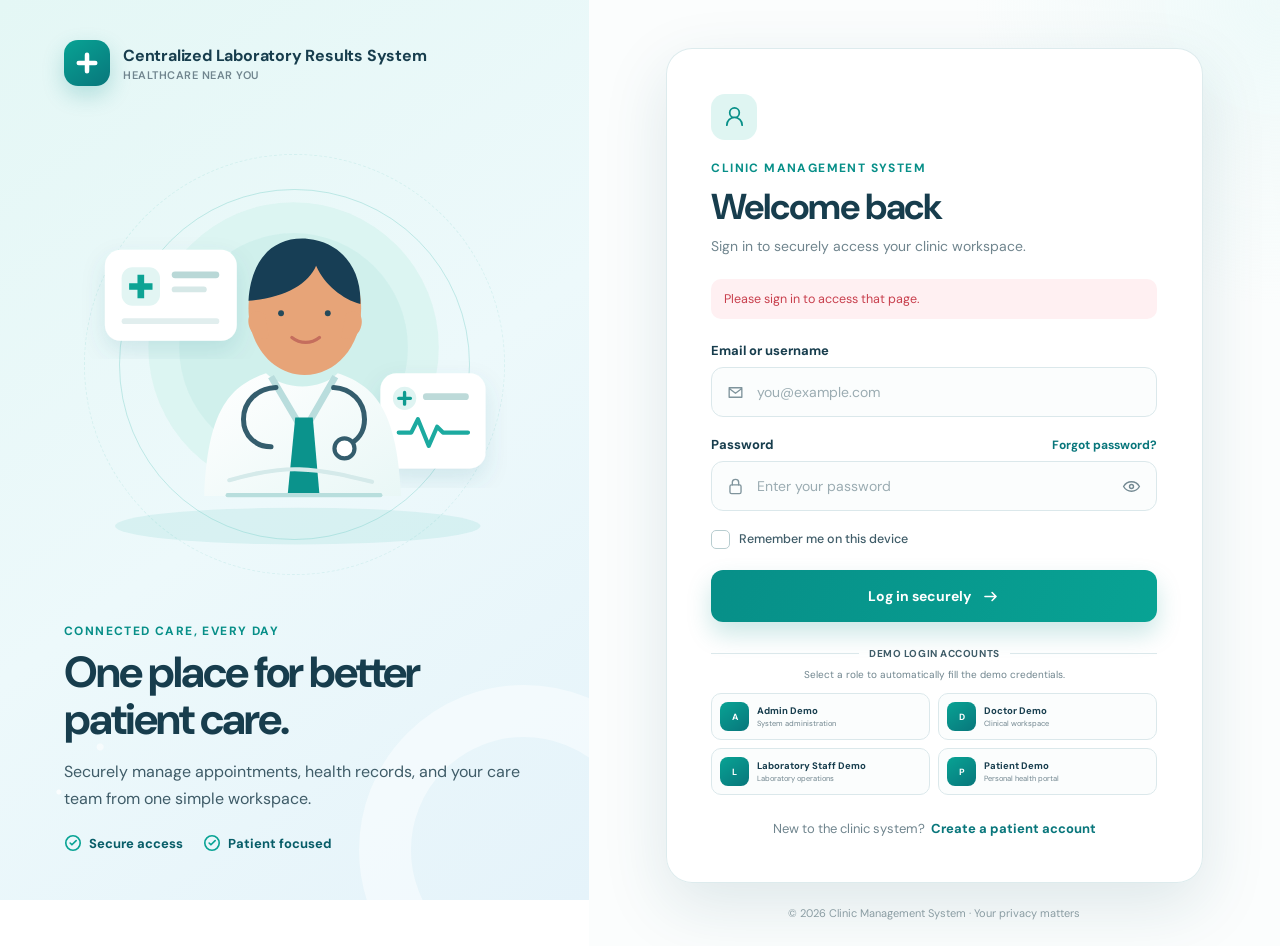
==== commit f35a1ce8: "Update title and branding for admin dashboard" ====
--- a/admin.html
+++ b/admin.html
@@ -4,7 +4,7 @@
     <meta charset="UTF-8" />
     <meta name="viewport" content="width=device-width, initial-scale=1.0" />
     <meta name="description" content="Clinic Management System administration dashboard" />
-    <title>Admin Dashboard | Clinic Management System</title>
+    <title>Admin Dashboard | Centralized Laboratory Results System</title>
     <link rel="preconnect" href="https://fonts.googleapis.com" />
     <link rel="preconnect" href="https://fonts.gstatic.com" crossorigin />
     <link href="https://fonts.googleapis.com/css2?family=DM+Sans:wght@400;500;600;700&display=swap" rel="stylesheet" />
@@ -16,7 +16,7 @@
         <div class="sidebar-head">
           <a class="admin-brand" href="#dashboard" aria-label="Clinic Management System dashboard">
             <span class="admin-brand-mark" data-icon="medical"></span>
-            <span><strong>Clinic Management</strong><small>Admin workspace</small></span>
+            <span><strong></strong>Centralized Laboratory Results System</strong><small>Admin workspace</small></span>
           </a>
           <button class="icon-button close-sidebar" type="button" aria-label="Close navigation" data-close-sidebar data-icon-button="close"></button>
         </div>
